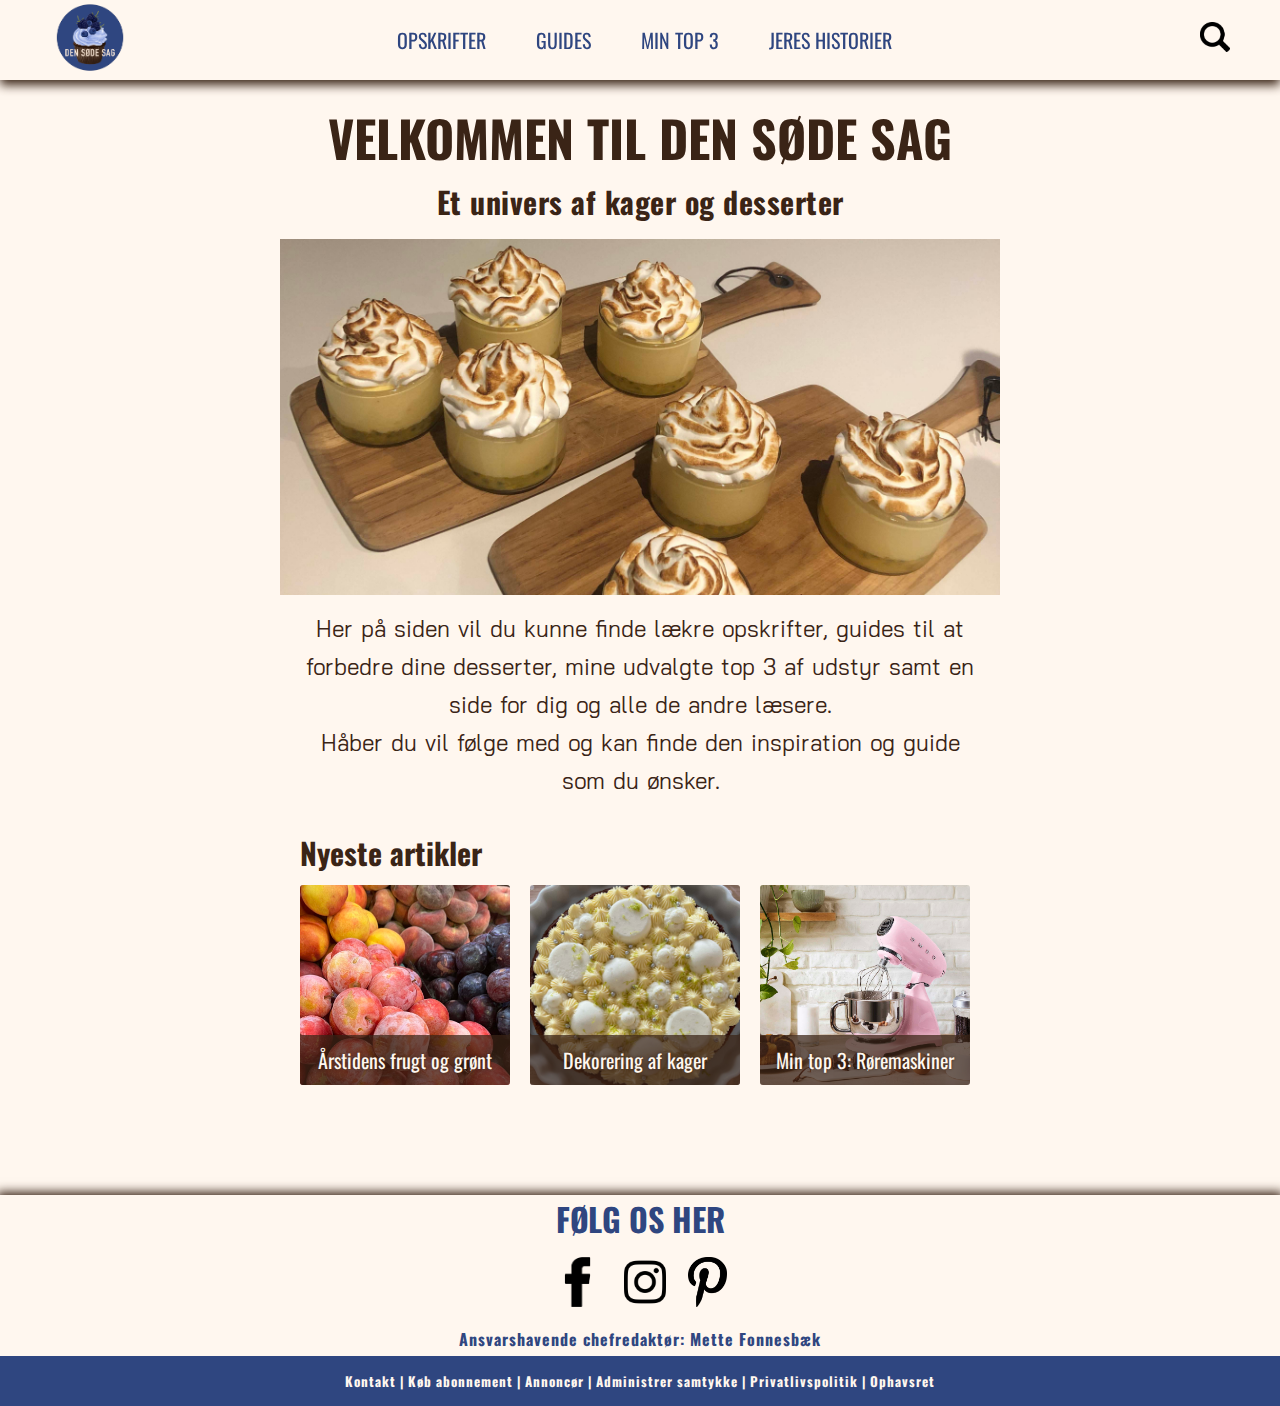
==== index.html @ 9dc05729 "Initial commit" ====
<!DOCTYPE html>
<html lang="da">
<head>
    <meta charset="UTF-8">
    <meta name="viewport" content="width=device-width, initial-scale=1.0">
    <link rel="stylesheet" href="style.css">
    <link rel="stylesheet" href="https://fonts.googleapis.com/css?family=Oswald">
    <link rel="stylesheet" href="https://fonts.googleapis.com/css?family=Bai Jamjuree">
    <title>Den Søde Sag</title>
    <meta name="description" content="Den Søde Sag">
</head>
<body>
    <!-- NAVIGATIONSMENU START -->
    <header class="header">
        <a href="index.html" class="logo"><img src="img/logo.png" alt="logo" class="logo"></a>
        <nav class="navbar">
            <ul>
                <li class="mainmenu"><a href="#">OPSKRIFTER</a>
                    <ul class="submenu">
                        <li><a href="#">Kager</a></li>
                        <li><a href="#">Desserter</a></li>
                        <li><a href="#">Sunde alternativer</a></li>
                    </ul>
                </li>
                <li class="mainmenu"><a href="#">GUIDES</a>
                    <ul class="submenu">
                        <li><a href="#">Fra nybegynder til erfaren</a></li>
                        <li><a href="#">Desserter til alle anledninger</a></li>
                        <li><a href="artikel1.html">Årstidens frugt og grønt</a></li>
                        <li><a href="artikel2.html">Dekorering af kager</a></li>
                        <li><a href="#">Temperering af chokolade</a></li>
                    </ul>
                </li>
                <li class="mainmenu"><a href="#">MIN TOP 3</a>
                    <ul class="submenu">
                        <li><a href="artikel3.html">Røremaskiner</a></li>
                        <li><a href="#">Håndmixer</a></li>
                        <li><a href="#">Bageforme</a></li>
                        <li><a href="#">Termometere</a></li>
                    </ul>
                </li>
                <li class="mainmenu"><a href="#">JERES HISTORIER</a>
                    <ul class="submenu">
                        <li><a href="#">Læs andres historier</a></li>
                        <li><a href="#">Indsend dine historier</a></li>
                    </ul>
                </li>
            </ul>
        </nav>
        <a href="index.html"><img src="img/soeg.png" alt="søg" class="soeg"></a>
    </header>
    <!-- NAVIGATIONSMENU SLUT -->

    <!-- MAIN CONTENT START -->
    <main>
        <div>
            <h1 class="velkommen_h1">VELKOMMEN TIL DEN SØDE SAG</h1>
            <h3 class="velkommen_h3">Et univers af kager og desserter</h3>
        </div>
        <div class="dessert">
            <img src="img/dessert.jpg" alt="dessert" class="dessertbillede">
        </div>
        <div>
            <p class="velkommen_p">
                Her på siden vil du kunne finde lækre opskrifter, guides til at forbedre dine
                desserter, mine udvalgte top 3 af udstyr samt en side for dig og alle de andre læsere. <br>
                Håber du vil følge med og kan finde den inspiration og guide som du ønsker.
            </p>
        </div>
        <div>
            <h2 class="nyeste_artikler">Nyeste artikler</h2>
        </div>
        <div class="thumbnail-grid flex">
			<a href="artikel1.html" class="flex-item">
				<figure class="i1">
					<figcaption>Årstidens frugt og grønt</figcaption>
				</figure>
			</a>
			<a href="artikel2.html" class="flex-item">
				<figure class="i2">
					<figcaption>Dekorering af kager</figcaption>
				</figure>
			</a>
			<a href="artikel3.html" class="flex-item">
				<figure class="i3">
					<figcaption>Min top 3: Røremaskiner</figcaption>
				</figure>
			</a>
		</div>
    </main>
    <!-- MAIN CONTENT SLUT -->

    <!-- FOOTER START -->
    <footer class="footer">
        <h1 class="footer_h1">FØLG OS HER</h1>
        <div class="flexcontainer_footer">
            <a href="facebook.com"><img src="img/facebook.png" alt="facebook" class="some"></a>
            <a href="instagram.com"><img src="img/instagram.png" alt="instagram" class="some"></a>
            <a href="pinterest.dk" class="pinterest"><img src="img/pinterest.png" alt="pinterest" class="some"></a>
        </div>
        <h5 class="footer_h5">Ansvarshavende chefredaktør: Mette Fonnesbæk</h5>
        <div class="kontakt">
            <h5>Kontakt | Køb abonnement | Annoncør | Administrer samtykke | Privatlivspolitik | Ophavsret</h5>
        </div>
    </footer>
    <!-- FOOTER START -->
</body>
</html>
---- style.css ----
*{
    margin: 0;
    padding: 0;
    box-sizing: border-box;
    text-decoration: none;
}

h1, h2, h3, h4, h5, h6, a{
    font-family: 'Oswald';
}

p {
    font-family: 'Bai Jamjuree';
    color: #3A2416;
}

body{
    min-height: 100vh;
    background-color: #FFF7EF;
} 

main{
    margin-right: 190px;
    margin-left: 190px;
}

/* Navigationsmenu START */
header{
    position: fixed;
    top: 0;
    left: 0;
    right: 0;
    background-color: #FFF7EF;
    border: 3px #3A2416;
    box-shadow: 0 5px 10px #3A2416;
    display: flex ;
    align-items: center;
    justify-content: space-between;
    z-index: 1;
}

header .logo{
    width: 100px;
    margin-left: 20px;
}

.mainmenu{
    margin-right: 30px;
}

.submenu{
    border: 1.5px solid #3A2416;
    box-shadow: 0 5px 10px #3A2416;
}

header .navbar ul{
    list-style: none;
}

header .navbar ul li{
    position: relative;
    float: left;
}

header .navbar ul li a{
    font-size: 20px;
    padding: 10px;
    color: #2F4680;
    display: block;
}

header .navbar ul li a:hover{
    background: #2F4680;
    color: #FFF7EF;
}

header .navbar ul li ul{
    position: absolute;
    left: 0;
    width: 200px;
    background: #FFF7EF;
    display: none;
} 

header .navbar ul li ul li{
    width: 100%;
} 

header .navbar ul li:focus-within > ul,
header .navbar ul li:hover > ul{
    display: initial;
}

.soeg{
    height: 30px;
    margin-right: 50px;
}

/* Navigationsmenu SLUT */

/* ---------- Main content forside START ---------- */
/* Velkommen START*/

.dessert{
    margin-top: 15px;
}

.dessertbillede{
    display: block;
    margin-left: auto;
    margin-right: auto;
    max-width: 80%;
}

.velkommen_h1{
    margin-top: 100px;
    margin-left: 110px;
    margin-right: 110px;
    color: #3A2416;
    text-align: center;
    font-size: 50px;
}

.velkommen_h3{
    margin-top: 5px;
    margin-left: 110px;
    margin-right: 110px;
    letter-spacing: 0.5px;
    font-size: 30px;
    color: #3A2416;
    text-align: center;
}

.velkommen_p{
    margin-top: 15px;
    margin-left: 110px;
    margin-right: 110px;
    word-spacing: 2px;
    line-height: 38px;
    font-size: 22.5px;
    text-align: center;
}
/* Velkommen SLUT*/

/* Nyeste artikler START */

.nyeste_artikler{
    margin-top: 30px;
    margin-left: 110px;
    font-size: 30px;
    color: #3A2416;
}

/* Flexbox START */

.thumbnail-grid {
	user-select: none
}

.flex {
	display: flex;
	flex-direction: row;
	flex-wrap: wrap;
	justify-content: space-around;
	align-items: stretch;
	align-content: stretch;
    margin-left: 100px;
    margin-right: 110px;
    margin-bottom: 100px;
}

.flex-item {
	flex: 1 0 auto
}

.thumbnail-grid figure {
	position: relative;
	height: 200px;
	margin: 10px;
	border-radius: 3px;
	box-shadow: inset 0 -50px 0 0 #3a2416b9;
	transition: all .9s ease-in-out
}

.thumbnail-grid figure:hover {
	box-shadow: inset 0 -200px 0 0 #3a2416b9;
}

.thumbnail-grid figcaption {
	position: absolute;
	width: 100%;
	text-align: center;
	color: #FFF7EF;
	text-shadow: 0 0 3px #3A2416;
	bottom: 10px;
	transition: all .7s ease-in-out;
    font-size: 20px;
}

.thumbnail-grid figure:hover figcaption {
	bottom: 85px;
}

* {
	box-sizing: border-box
}

.thumbnail-grid figure.i1 {
	background: url(img/frugt3.jpg) no-repeat center;
	background-size: cover;
}

.thumbnail-grid figure.i2 {
	background: url(img/kage3.jpg) no-repeat center;
	background-size: cover
}

.thumbnail-grid figure.i3 {
	background: url(img/smeg.jpg) no-repeat center;
	background-size: cover
}
/* flexbox SLUT */
/* Nyeste artikler SLUT */
/* ---------- Main content forside SLUT ---------- */

/* ---------- Main content artikel 1 START ---------- */
/* Intro START */

.artikel1_h1{
    padding-top: 120px;
    margin-left: 110px;
    margin-right: 110px;
    text-align: center;
    color: #3A2416;
}

.artikel1_h3{
    margin-top: 10px;
    margin-left: 110px;
    margin-right: 110px;
    text-align: center;
    letter-spacing: 0.5px;
    font-size: 25px;
    color: #3A2416;
}

.list_h4{
    margin-top: 40px;
    margin-left: 110px;
    margin-right: 110px;
    color: #3A2416;
    font-size: 20px;
}

.list{
    margin-top: 5px;
    margin-left: 140px;
    margin-right: 110px;
    font-family: 'Bai Jamjuree';
    line-height: 25px;
}
/* Intro SLUT*/

/* Råvarer START*/
.flexcontainer_saeson{
    margin-top: 50px;
    margin-bottom: 20px;
    margin-left: 110px;
    margin-right: 110px;
    display: flex;
    flex-direction: row;
}

.frugt{
    width: 300px;
}

.artikel1_h4{
    color: #3A2416;
    font-size: 20px;
    margin-left: 10px;
    letter-spacing: 1px;
}

.artikel1_p{
    margin-left: 10px;
    line-height: 25px;
    margin-top: 5px;
}

/* Råvarer SLUT*/

/* Dessert inspiration START*/

.flexcontainer_inspiration{
    margin-top: 20px;
    margin-left: 110px;
    margin-right: 110px;
    display: flex;
    flex-direction: row;
    justify-content: space-around;
}

.list_dessert{
    margin-top: 5px;
    margin-left: 25px;
    font-family: 'Bai Jamjuree';
    line-height: 25px;
}

/* Dessert inspiration SLUT*/
/* ---------- Main content artikel 1 SLUT ---------- */


/* ---------- Main content artikel 2 START ---------- */

.flexcontainer_artikel3{
    display: flex;
    flex-direction: row;
    margin-left: 110px;
    margin-right: 110px;
}

.flexcontainer_tekst{
    margin-top: 25px;
    margin-right: 25px;
}

.flexcontainer_billeder{
    display: flex;
    flex-direction: column;
    justify-content: center;
}

.kagebilleder{
    width: 250px;
    margin-top: 50px;
}

.artikel2_h4{
    color: #3A2416;
    font-size: 20px;
    margin-left: 10px;
    letter-spacing: 1px;
    margin-top: 35px;
}

.artikel2_p{
    margin-left: 10px;
    line-height: 25px;
    margin-top: 10px;
}

/* ---------- Main content artikel 2 SLUT ---------- */


/* ---------- Main content artikel 3 START ---------- */

.flexcontainer_maskiner{
    margin-top: 50px;
    margin-left: 110px;
    margin-right: 110px;
    display: flex;
    flex-direction: row;
    justify-content: space-around;
}

.maskine{
    width: 350px;
}

.flexcontainer_billedemtekst{
    display: flex;
    flex-direction: column;
}

.billedtekst{
    text-align: center;

}

.artikel3_h4{
    margin-left: 10px;
    color: #3A2416;
    font-size: 20px;
    letter-spacing: 1px;
}

.artikel3_p{
    margin-left: 10px;
    line-height: 25px;
    margin-top: 5px;
}

.her_knap{
    display: block;
    font-family: 'Oswald';
    font-weight: bold;
    margin-top: 5px;
    font-size: 18px;
}

.her_knap a{
    text-decoration: underline;
    color: inherit;
}

.artikel3_outro{
    font-size: 18px;
    line-height: 30px;
    margin-top: 35px;
    text-align: center;
    margin-left: 110px;
    margin-right: 110px;
}

/* ---------- Main content artikel 3 SLUT ---------- */

/* Footer START */

footer{
    margin-top: 100px;
    background-color: #FFF7EF;
    border: 3px #3A2416;
    box-shadow: 0 0 10px 3px #3A2416;
    z-index: 1;
}

.footer_h1{
    text-align: center;
    color: #2F4680;
}

.flexcontainer_footer{
    display: flex;
    flex-direction: row;
    justify-content: center;
    align-items: center;
    margin: 10px;
}

.some{
    height: 50px;
    margin: 5px;
}

.footer_h5{
    text-align: center;
    margin: 5px;
    color: #2F4680;
    letter-spacing: 1px;
    font-size: 16px;
}

.kontakt{
    background: #2F4680;
    color: #FFF7EF;
    padding: 15px;
    text-align: center;
    letter-spacing: 1px;
}

/* Footer SLUT */
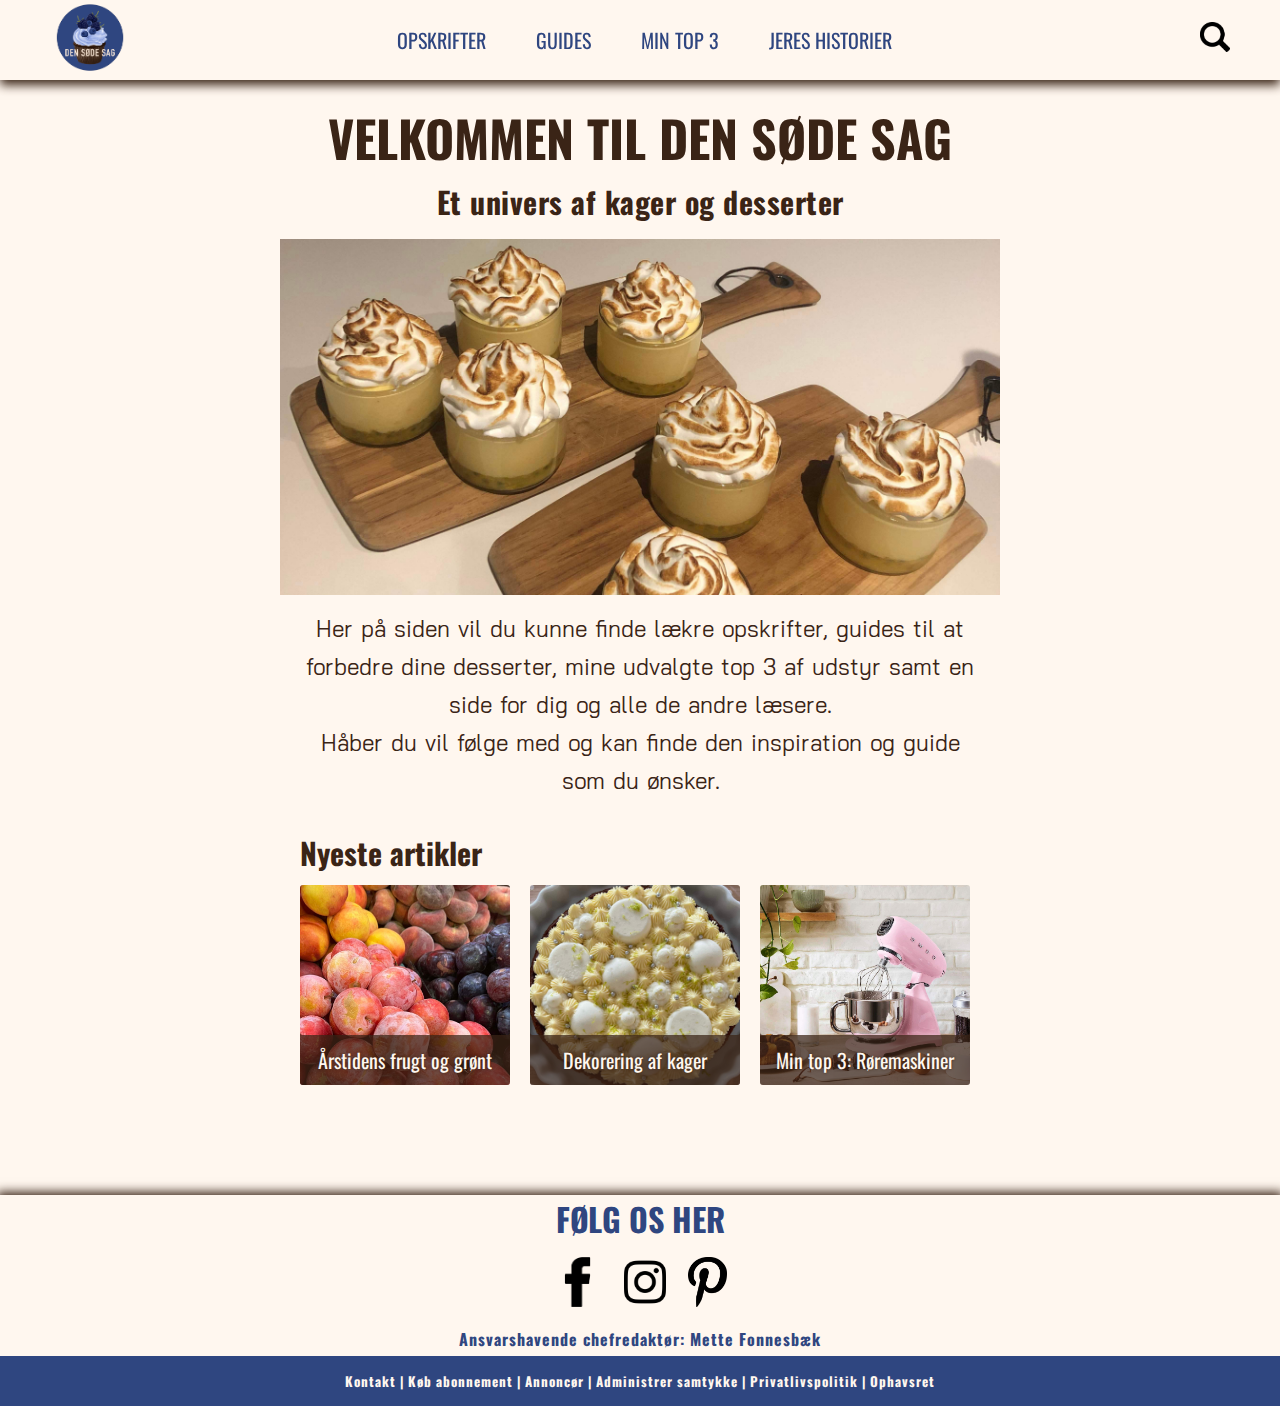
==== commit 580fdba9: "footer" ====
--- a/index.html
+++ b/index.html
@@ -103,6 +103,6 @@
             <h5>Kontakt | Køb abonnement | Annoncør | Administrer samtykke | Privatlivspolitik | Ophavsret</h5>
         </div>
     </footer>
-    <!-- FOOTER START -->
+    <!-- FOOTER SLUT -->
 </body>
 </html>
--- a/style.css
+++ b/style.css
@@ -311,7 +311,6 @@
 /* Dessert inspiration SLUT*/
 /* ---------- Main content artikel 1 SLUT ---------- */
 
-
 /* ---------- Main content artikel 2 START ---------- */
 
 .flexcontainer_artikel3{
@@ -352,7 +351,6 @@
 }
 
 /* ---------- Main content artikel 2 SLUT ---------- */
-
 
 /* ---------- Main content artikel 3 START ---------- */
 
